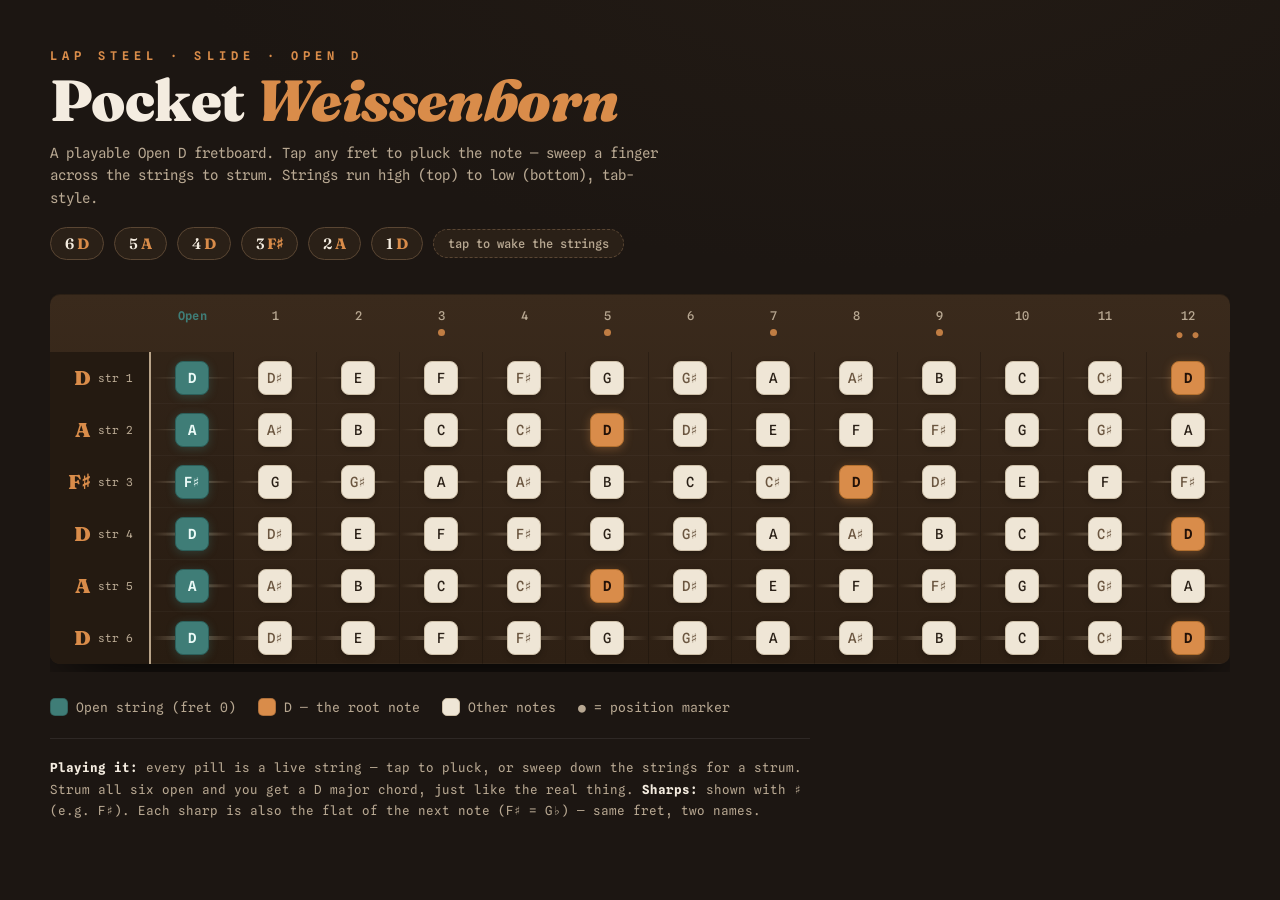
==== index.html @ 0c1d5b0d "Pocket Weissenborn v1: playable Open D fretboard PWA Tap-to-pluck / drag-to-strum fretboard with Kar" ====
<!DOCTYPE html>
<html lang="en">
<head>
<meta charset="UTF-8">
<meta name="viewport" content="width=device-width, initial-scale=1.0, maximum-scale=1.0, user-scalable=no, viewport-fit=cover">
<title>Pocket Weissenborn — Open D</title>
<link rel="manifest" href="manifest.webmanifest">
<meta name="theme-color" content="#1c1612">
<meta name="mobile-web-app-capable" content="yes">
<meta name="apple-mobile-web-app-capable" content="yes">
<meta name="apple-mobile-web-app-status-bar-style" content="black-translucent">
<meta name="apple-mobile-web-app-title" content="Weissenborn">
<link rel="apple-touch-icon" href="icons/icon-180.png">
<link rel="stylesheet" href="css/style.css">
</head>
<body>
<div class="wrap">
  <header>
    <div>
      <div class="eyebrow">Lap Steel · Slide · Open D</div>
      <h1>Pocket <em>Weissenborn</em></h1>
      <p class="sub">A playable Open D fretboard. Tap any fret to pluck the note — sweep a finger across the strings to strum. Strings run high (top) to low (bottom), tab-style.</p>
    </div>
    <div class="tuning">
      <span class="chip">6 <b>D</b></span>
      <span class="chip">5 <b>A</b></span>
      <span class="chip">4 <b>D</b></span>
      <span class="chip">3 <b>F♯</b></span>
      <span class="chip">2 <b>A</b></span>
      <span class="chip">1 <b>D</b></span>
      <span class="chip audiostate" id="audiostate">tap to wake the strings</span>
    </div>
  </header>

  <div class="boardscroll">
    <div class="board" id="board"></div>
  </div>

  <p class="rotate-hint">Tip: turn your phone sideways — the whole neck fits in landscape.</p>

  <div class="legend">
    <div class="key"><span class="swatch sw-open"></span> Open string (fret 0)</div>
    <div class="key"><span class="swatch sw-root"></span> D — the root note</div>
    <div class="key"><span class="swatch sw-note"></span> Other notes</div>
    <div class="key">● = position marker</div>
  </div>

  <p class="note-foot">
    <b>Playing it:</b> every pill is a live string — tap to pluck, or sweep down the strings for a strum. Strum all six open and you get a D major chord, just like the real thing.
    <b>Sharps:</b> shown with ♯ (e.g. F♯). Each sharp is also the flat of the next note (F♯ = G♭) — same fret, two names.
  </p>
</div>
<script type="module" src="js/app.js"></script>
</body>
</html>
---- css/style.css ----
@import url('https://fonts.googleapis.com/css2?family=Fraunces:opsz,wght@9..144,400;9..144,600;9..144,900&family=Spline+Sans+Mono:wght@400;500;600&display=swap');

:root{
  --bg:#1c1612;
  --board:#3a2a1c;
  --board2:#2e2014;
  --wire:#b9a489;
  --ink:#f4ece0;
  --muted:#b8a892;
  --accent:#d98c4a;        /* clay / rust */
  --accent2:#3f7d77;       /* peacock teal */
  --root:#d98c4a;          /* D = root notes highlighted */
  --cell:#efe6d6;
  --cellborder:#cdbfa8;
}

*{box-sizing:border-box;margin:0;padding:0;}

body{
  background:
    radial-gradient(1200px 600px at 70% -10%, #2a201780 0%, transparent 60%),
    var(--bg);
  color:var(--ink);
  font-family:'Spline Sans Mono', monospace;
  padding:48px 28px 64px;
  min-height:100vh;
  touch-action:manipulation;
}

.wrap{max-width:1180px;margin:0 auto;}

header{margin-bottom:34px;}
.eyebrow{
  font-size:12px;letter-spacing:.42em;text-transform:uppercase;
  color:var(--accent);font-weight:600;margin-bottom:10px;
}
h1{
  font-family:'Fraunces', serif;font-weight:900;
  font-size:clamp(34px,6vw,58px);line-height:.95;letter-spacing:-.01em;
}
h1 em{font-style:italic;color:var(--accent);}
.sub{
  margin-top:14px;color:var(--muted);max-width:620px;
  font-size:14px;line-height:1.6;
}
.tuning{
  margin-top:18px;display:flex;gap:10px;flex-wrap:wrap;align-items:center;
}
.chip{
  font-family:'Fraunces',serif;font-weight:600;
  border:1px solid #5a4633;border-radius:999px;
  padding:6px 14px;font-size:15px;color:var(--ink);
  background:#2a2017;
}
.chip b{color:var(--accent);}
.chip.audiostate{
  color:var(--muted);border-style:dashed;
  font-family:'Spline Sans Mono',monospace;font-weight:500;font-size:12px;
}
.chip.audiostate.live{color:var(--accent2);border-style:solid;border-color:var(--accent2);}

/* fretboard */
.boardscroll{overflow-x:auto;padding-bottom:8px;margin-top:34px;}
.board{
  display:grid;
  grid-template-columns:max-content repeat(var(--frets,13),minmax(34px,1fr));
  width:100%;min-width:880px;
  background:linear-gradient(180deg,var(--board),var(--board2));
  border-radius:10px;
  box-shadow:0 24px 60px -20px #000, inset 0 1px 0 #00000040;
  overflow:hidden;
  touch-action:none;
  user-select:none;-webkit-user-select:none;-webkit-touch-callout:none;
  cursor:pointer;
}

/* header row: fret numbers */
.fretnum{
  color:var(--muted);font-size:12px;font-weight:500;
  padding:14px 0 12px;letter-spacing:.04em;text-align:center;
}
.fretnum.open{color:var(--accent2);font-weight:600;}
.fretnum .dot{
  display:block;width:7px;height:7px;border-radius:50%;
  background:var(--accent);margin:6px auto 0;opacity:.85;
}
.fretnum .dot.dbl{
  width:auto;height:auto;background:none;color:var(--accent);
  font-size:10px;letter-spacing:2px;margin-top:5px;
}

/* string label column */
.strlabel{
  display:flex;align-items:center;justify-content:flex-end;gap:7px;
  padding:0 16px 0 18px;white-space:nowrap;
  background:#241a11;border-right:2px solid var(--wire);
}
.strlabel .num{color:var(--muted);font-size:11px;}
.strlabel .open{
  font-family:'Fraunces',serif;font-size:20px;font-weight:900;
  color:var(--accent);line-height:1;
}

/* note cells */
.cell{
  position:relative;height:52px;
  display:flex;align-items:center;justify-content:center;
  border-right:1px solid #00000035;
  border-bottom:1px solid #ffffff08;
}
/* the string line drawn through each cell */
.cell::before{
  content:"";position:absolute;left:0;right:0;top:50%;
  height:var(--gauge,2px);transform:translateY(-50%);
  background:linear-gradient(90deg,#0000,var(--wire),#0000);
  opacity:.55;
}
.cell.open-col{background:#00000022;}

.pill{
  position:relative;z-index:2;display:inline-flex;
  align-items:center;justify-content:center;
  min-width:34px;height:34px;padding:0 8px;border-radius:8px;
  font-size:14px;font-weight:500;
  background:var(--cell);color:#2a2017;
  border:1px solid var(--cellborder);
  box-shadow:0 2px 6px #00000040;
  transition:transform .12s ease;
}
.pill.sharp{color:#6b5640;}
.pill.root{
  background:var(--root);color:#241208;font-weight:600;
  border-color:#b3702f;box-shadow:0 2px 10px #d98c4a55;
}
.pill.openpill{
  background:var(--accent2);color:#eafaf7;border-color:#2c5f5a;
  font-weight:600;box-shadow:0 2px 10px #3f7d7755;
}
.pill.ring{animation:ring .38s cubic-bezier(.22,1,.36,1);}
@keyframes ring{
  0%{transform:scale(1.3);box-shadow:0 0 24px #ffd9a0cc,0 2px 6px #00000040;}
  100%{transform:scale(1);}
}
@media (hover:hover){
  .cell:hover .pill{transform:translateY(-1px);}
}

/* rotate hint (portrait phones only) */
.rotate-hint{display:none;}

/* legend */
.legend{
  margin-top:26px;display:flex;gap:22px;flex-wrap:wrap;
  font-size:13px;color:var(--muted);align-items:center;
}
.legend .key{display:flex;gap:8px;align-items:center;}
.swatch{width:18px;height:18px;border-radius:5px;border:1px solid #0003;}
.sw-root{background:var(--root);}
.sw-open{background:var(--accent2);}
.sw-note{background:var(--cell);border-color:var(--cellborder);}

.note-foot{
  margin-top:22px;font-size:12.5px;color:var(--muted);line-height:1.7;
  border-top:1px solid #ffffff14;padding-top:18px;max-width:760px;
}
.note-foot b{color:var(--ink);}

/* compact landscape (phone on its side) — the playing layout */
@media (max-height:560px){
  body{padding:10px 14px calc(12px + env(safe-area-inset-bottom));}
  header{display:flex;align-items:center;gap:16px;flex-wrap:wrap;margin-bottom:8px;}
  .eyebrow,.sub,.legend,.note-foot,.rotate-hint{display:none;}
  h1{font-size:24px;line-height:1;}
  .tuning{margin-top:0;}
  .tuning .chip:not(.audiostate){display:none;}
  .boardscroll{margin-top:4px;padding-bottom:0;}
  .board{min-width:0;}
  .cell{height:clamp(38px,calc((100dvh - 120px)/6),52px);}
  .pill{min-width:28px;height:28px;font-size:12px;padding:0 5px;}
  .fretnum{padding:8px 0 6px;font-size:10px;}
  .fretnum .dot{width:5px;height:5px;margin-top:4px;}
  .strlabel{padding:0 8px 0 10px;}
  .strlabel .open{font-size:15px;}
  .strlabel .num{display:none;}
}

/* portrait phones: board scrolls sideways, nudge toward landscape */
@media (orientation:portrait) and (max-width:760px){
  body{padding:24px 16px 40px;}
  .rotate-hint{
    display:block;margin-top:12px;padding:10px 14px;
    border:1px dashed #5a4633;border-radius:10px;
    color:var(--muted);font-size:12.5px;line-height:1.5;
  }
  .board{touch-action:pan-x;} /* horizontal drag scrolls the neck; taps still pluck */
}
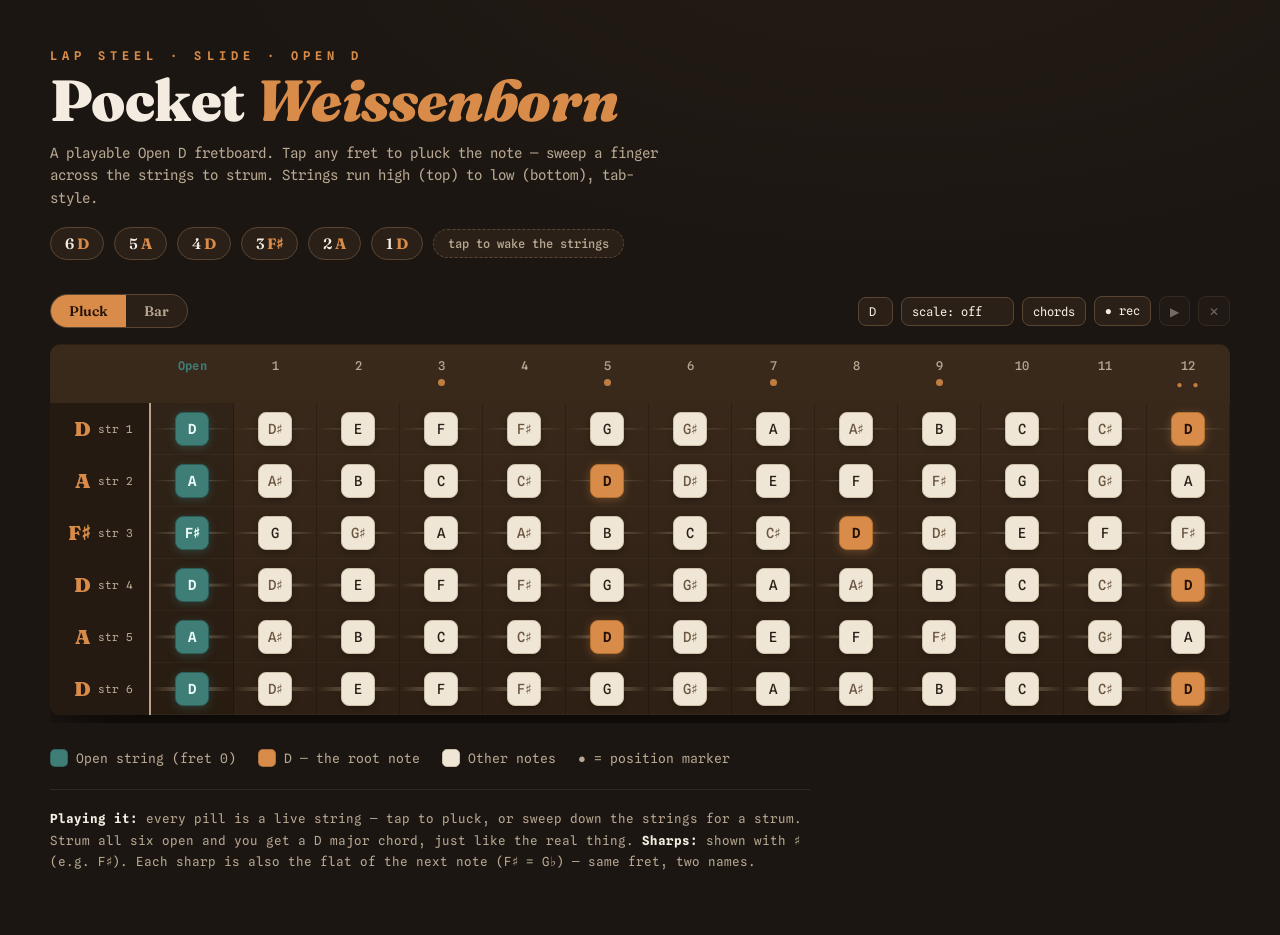
==== commit 4d78aed9: "Add bar+strum mode, scale highlighting, chord labels, and looper Bar mode: tap a fret to place a vir" ====
--- a/index.html
+++ b/index.html
@@ -32,6 +32,24 @@
     </div>
   </header>
 
+  <div class="toolbar">
+    <div class="seg">
+      <button class="segbtn active" data-mode="pluck">Pluck</button>
+      <button class="segbtn" data-mode="bar">Bar</button>
+    </div>
+    <span class="hint" id="barhint" hidden></span>
+    <div class="tools">
+      <select id="scaleroot" class="ctl" title="Scale root"></select>
+      <select id="scaletype" class="ctl" title="Scale"></select>
+      <button id="chordsbtn" class="ctl togglebtn" title="Name the bar chord at every fret">chords</button>
+      <span class="loop">
+        <button id="recbtn" class="ctl togglebtn" title="Record a loop">● rec</button>
+        <button id="playbtn" class="ctl togglebtn" title="Play / stop the loop" disabled>▶</button>
+        <button id="clearbtn" class="ctl" title="Clear the loop" disabled>✕</button>
+      </span>
+    </div>
+  </div>
+
   <div class="boardscroll">
     <div class="board" id="board"></div>
   </div>
--- a/css/style.css
+++ b/css/style.css
@@ -59,8 +59,28 @@
 }
 .chip.audiostate.live{color:var(--accent2);border-style:solid;border-color:var(--accent2);}
 
+/* toolbar */
+.toolbar{margin-top:26px;display:flex;align-items:center;gap:14px;flex-wrap:wrap;}
+.seg{display:inline-flex;border:1px solid #5a4633;border-radius:999px;overflow:hidden;background:#2a2017;}
+.segbtn{
+  appearance:none;border:0;background:none;color:var(--muted);
+  font-family:'Fraunces',serif;font-weight:600;font-size:14px;
+  padding:7px 18px;cursor:pointer;
+}
+.segbtn.active{background:var(--accent);color:#241208;}
+.hint{font-size:12px;color:var(--muted);}
+.tools{display:flex;gap:8px;align-items:center;margin-left:auto;flex-wrap:wrap;}
+.loop{display:inline-flex;gap:8px;}
+.ctl{
+  appearance:none;background:#2a2017;border:1px solid #5a4633;border-radius:8px;
+  color:var(--ink);font-family:'Spline Sans Mono',monospace;font-size:12px;
+  padding:6px 10px;cursor:pointer;
+}
+.ctl:disabled{opacity:.4;cursor:default;}
+.togglebtn.on{background:var(--accent2);border-color:#2c5f5a;color:#eafaf7;}
+
 /* fretboard */
-.boardscroll{overflow-x:auto;padding-bottom:8px;margin-top:34px;}
+.boardscroll{overflow-x:auto;padding-bottom:8px;margin-top:16px;}
 .board{
   display:grid;
   grid-template-columns:max-content repeat(var(--frets,13),minmax(34px,1fr));
@@ -88,6 +108,11 @@
   width:auto;height:auto;background:none;color:var(--accent);
   font-size:10px;letter-spacing:2px;margin-top:5px;
 }
+.chordname{
+  display:none;font-family:'Fraunces',serif;font-weight:600;
+  font-size:12px;color:var(--accent);margin-top:3px;
+}
+.board.show-chords .chordname{display:block;}
 
 /* string label column */
 .strlabel{
@@ -136,6 +161,20 @@
   background:var(--accent2);color:#eafaf7;border-color:#2c5f5a;
   font-weight:600;box-shadow:0 2px 10px #3f7d7755;
 }
+/* scale highlighting */
+.cell.out .pill{opacity:.22;box-shadow:none;}
+.cell.scaleroot .pill{outline:2px solid var(--accent);outline-offset:1px;}
+
+/* the steel bar (bar mode) */
+.bar{
+  grid-row:2 / span 6;
+  justify-self:center;
+  width:13px;margin:6px 0;border-radius:7px;
+  background:linear-gradient(90deg,#7d848b,#eef2f6 45%,#aab2ba 75%,#666d74);
+  box-shadow:0 3px 12px #000c, inset 0 1px 0 #ffffffaa;
+  opacity:.93;z-index:3;pointer-events:none;
+}
+
 .pill.ring{animation:ring .38s cubic-bezier(.22,1,.36,1);}
 @keyframes ring{
   0%{transform:scale(1.3);box-shadow:0 0 24px #ffd9a0cc,0 2px 6px #00000040;}
@@ -173,9 +212,14 @@
   h1{font-size:24px;line-height:1;}
   .tuning{margin-top:0;}
   .tuning .chip:not(.audiostate){display:none;}
+  .toolbar{margin-top:0;gap:8px;}
+  .segbtn{padding:5px 12px;font-size:12px;}
+  .ctl{padding:4px 8px;font-size:11px;}
+  .hint{display:none;}
+  .chordname{font-size:10px;margin-top:1px;}
   .boardscroll{margin-top:4px;padding-bottom:0;}
   .board{min-width:0;}
-  .cell{height:clamp(38px,calc((100dvh - 120px)/6),52px);}
+  .cell{height:clamp(36px,calc((100dvh - 150px)/6),52px);}
   .pill{min-width:28px;height:28px;font-size:12px;padding:0 5px;}
   .fretnum{padding:8px 0 6px;font-size:10px;}
   .fretnum .dot{width:5px;height:5px;margin-top:4px;}
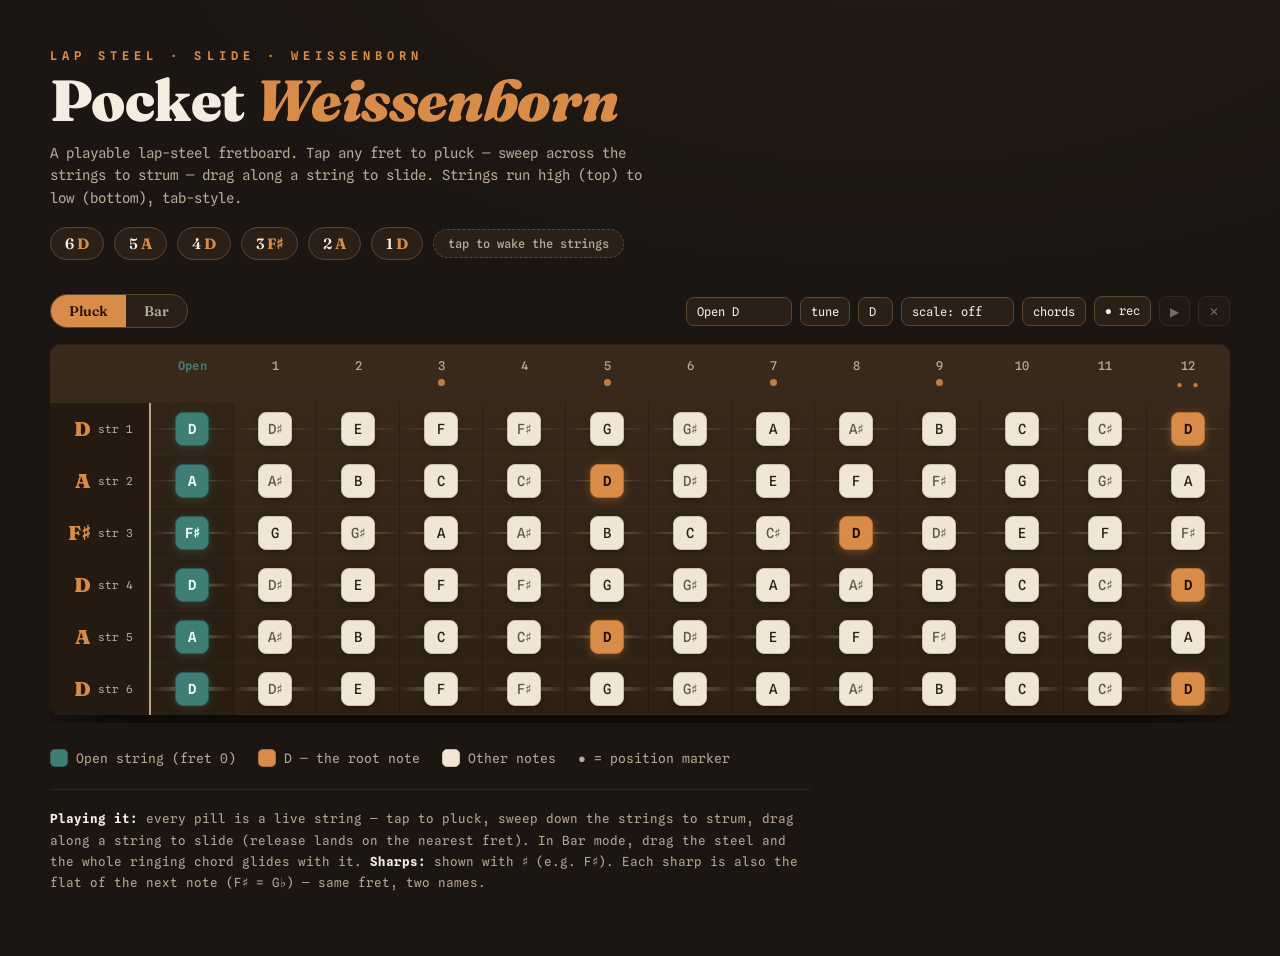
==== commit 9d86281d: "v2: slide/glide, sliding steel bar, tunings, forced landscape - Engine plucks return bendable voice " ====
--- a/index.html
+++ b/index.html
@@ -17,17 +17,12 @@
 <div class="wrap">
   <header>
     <div>
-      <div class="eyebrow">Lap Steel · Slide · Open D</div>
+      <div class="eyebrow">Lap Steel · Slide · Weissenborn</div>
       <h1>Pocket <em>Weissenborn</em></h1>
-      <p class="sub">A playable Open D fretboard. Tap any fret to pluck the note — sweep a finger across the strings to strum. Strings run high (top) to low (bottom), tab-style.</p>
+      <p class="sub">A playable lap-steel fretboard. Tap any fret to pluck — sweep across the strings to strum — drag along a string to slide. Strings run high (top) to low (bottom), tab-style.</p>
     </div>
     <div class="tuning">
-      <span class="chip">6 <b>D</b></span>
-      <span class="chip">5 <b>A</b></span>
-      <span class="chip">4 <b>D</b></span>
-      <span class="chip">3 <b>F♯</b></span>
-      <span class="chip">2 <b>A</b></span>
-      <span class="chip">1 <b>D</b></span>
+      <span id="tuningchips"></span>
       <span class="chip audiostate" id="audiostate">tap to wake the strings</span>
     </div>
   </header>
@@ -39,6 +34,8 @@
     </div>
     <span class="hint" id="barhint" hidden></span>
     <div class="tools">
+      <select id="tuningsel" class="ctl" title="Tuning preset"></select>
+      <button id="tunebtn" class="ctl togglebtn" title="Tune strings individually">tune</button>
       <select id="scaleroot" class="ctl" title="Scale root"></select>
       <select id="scaletype" class="ctl" title="Scale"></select>
       <button id="chordsbtn" class="ctl togglebtn" title="Name the bar chord at every fret">chords</button>
@@ -50,21 +47,21 @@
     </div>
   </div>
 
+  <div class="tunepanel" id="tunepanel" hidden></div>
+
   <div class="boardscroll">
     <div class="board" id="board"></div>
   </div>
 
-  <p class="rotate-hint">Tip: turn your phone sideways — the whole neck fits in landscape.</p>
-
   <div class="legend">
     <div class="key"><span class="swatch sw-open"></span> Open string (fret 0)</div>
-    <div class="key"><span class="swatch sw-root"></span> D — the root note</div>
+    <div class="key"><span class="swatch sw-root"></span> <span id="legendroot">D — the root note</span></div>
     <div class="key"><span class="swatch sw-note"></span> Other notes</div>
     <div class="key">● = position marker</div>
   </div>
 
   <p class="note-foot">
-    <b>Playing it:</b> every pill is a live string — tap to pluck, or sweep down the strings for a strum. Strum all six open and you get a D major chord, just like the real thing.
+    <b>Playing it:</b> every pill is a live string — tap to pluck, sweep down the strings to strum, drag along a string to slide (release lands on the nearest fret). In Bar mode, drag the steel and the whole ringing chord glides with it.
     <b>Sharps:</b> shown with ♯ (e.g. F♯). Each sharp is also the flat of the next note (F♯ = G♭) — same fret, two names.
   </p>
 </div>
--- a/css/style.css
+++ b/css/style.css
@@ -17,6 +17,7 @@
 *{box-sizing:border-box;margin:0;padding:0;}
 
 body{
+  --appH:100dvh; /* the "vertical" span of the app — swapped in rotated portrait */
   background:
     radial-gradient(1200px 600px at 70% -10%, #2a201780 0%, transparent 60%),
     var(--bg);
@@ -46,6 +47,7 @@
 .tuning{
   margin-top:18px;display:flex;gap:10px;flex-wrap:wrap;align-items:center;
 }
+#tuningchips{display:contents;}
 .chip{
   font-family:'Fraunces',serif;font-weight:600;
   border:1px solid #5a4633;border-radius:999px;
@@ -79,9 +81,17 @@
 .ctl:disabled{opacity:.4;cursor:default;}
 .togglebtn.on{background:var(--accent2);border-color:#2c5f5a;color:#eafaf7;}
 
+/* per-string tuning panel */
+.tunepanel{margin-top:10px;display:flex;gap:16px;flex-wrap:wrap;align-items:center;}
+.tunepanel[hidden]{display:none;}
+.tstr{display:inline-flex;align-items:center;gap:6px;color:var(--muted);font-size:12px;}
+.tstr b{color:var(--ink);font-size:13px;min-width:34px;text-align:center;}
+.tstr .ctl{padding:2px 9px;}
+
 /* fretboard */
 .boardscroll{overflow-x:auto;padding-bottom:8px;margin-top:16px;}
 .board{
+  position:relative;
   display:grid;
   grid-template-columns:max-content repeat(var(--frets,13),minmax(34px,1fr));
   width:100%;min-width:880px;
@@ -164,16 +174,21 @@
 /* scale highlighting */
 .cell.out .pill{opacity:.22;box-shadow:none;}
 .cell.scaleroot .pill{outline:2px solid var(--accent);outline-offset:1px;}
-
-/* the steel bar (bar mode) */
+/* where a sliding finger currently sits */
+.cell.slide-target .pill{box-shadow:0 0 16px #ffd9a0aa;}
+
+/* the steel bar (bar mode) — absolutely positioned so it overlays its
+   grid column without displacing the cells' auto-placement */
 .bar{
-  grid-row:2 / span 6;
-  justify-self:center;
-  width:13px;margin:6px 0;border-radius:7px;
+  position:absolute;
+  grid-row:2 / 8;
+  top:6px;bottom:6px;left:50%;transform:translateX(-50%);
+  width:13px;border-radius:7px;
   background:linear-gradient(90deg,#7d848b,#eef2f6 45%,#aab2ba 75%,#666d74);
   box-shadow:0 3px 12px #000c, inset 0 1px 0 #ffffffaa;
   opacity:.93;z-index:3;pointer-events:none;
 }
+.board:not(.barmode) .bar{display:none;}
 
 .pill.ring{animation:ring .38s cubic-bezier(.22,1,.36,1);}
 @keyframes ring{
@@ -204,37 +219,44 @@
 }
 .note-foot b{color:var(--ink);}
 
-/* compact landscape (phone on its side) — the playing layout */
-@media (max-height:560px){
-  body{padding:10px 14px calc(12px + env(safe-area-inset-bottom));}
-  header{display:flex;align-items:center;gap:16px;flex-wrap:wrap;margin-bottom:8px;}
-  .eyebrow,.sub,.legend,.note-foot,.rotate-hint{display:none;}
-  h1{font-size:24px;line-height:1;}
-  .tuning{margin-top:0;}
-  .tuning .chip:not(.audiostate){display:none;}
-  .toolbar{margin-top:0;gap:8px;}
-  .segbtn{padding:5px 12px;font-size:12px;}
-  .ctl{padding:4px 8px;font-size:11px;}
-  .hint{display:none;}
-  .chordname{font-size:10px;margin-top:1px;}
-  .boardscroll{margin-top:4px;padding-bottom:0;}
-  .board{min-width:0;}
-  .cell{height:clamp(36px,calc((100dvh - 150px)/6),52px);}
-  .pill{min-width:28px;height:28px;font-size:12px;padding:0 5px;}
-  .fretnum{padding:8px 0 6px;font-size:10px;}
-  .fretnum .dot{width:5px;height:5px;margin-top:4px;}
-  .strlabel{padding:0 8px 0 10px;}
-  .strlabel .open{font-size:15px;}
-  .strlabel .num{display:none;}
-}
-
-/* portrait phones: board scrolls sideways, nudge toward landscape */
+/* compact play layout — applied by JS (body.compact) in real landscape
+   (max-height 560px) AND in rotated portrait, which media queries can't see */
+body.compact{padding:10px 14px calc(12px + env(safe-area-inset-bottom));}
+body.compact header{display:flex;align-items:center;gap:16px;flex-wrap:wrap;margin-bottom:8px;}
+body.compact .eyebrow,
+body.compact .sub,
+body.compact .legend,
+body.compact .note-foot{display:none;}
+body.compact h1{font-size:24px;line-height:1;}
+body.compact .tuning{margin-top:0;}
+body.compact .tuning .chip:not(.audiostate){display:none;}
+body.compact .toolbar{margin-top:0;gap:8px;}
+body.compact .segbtn{padding:5px 12px;font-size:12px;}
+body.compact .ctl{padding:4px 8px;font-size:11px;}
+body.compact .hint{display:none;}
+body.compact .tunepanel{margin-top:6px;gap:10px;}
+body.compact .chordname{font-size:10px;margin-top:1px;}
+body.compact .boardscroll{margin-top:4px;padding-bottom:0;}
+body.compact .board{min-width:0;}
+body.compact .cell{height:clamp(36px,calc((var(--appH) - 150px)/6),52px);}
+body.compact .pill{min-width:28px;height:28px;font-size:12px;padding:0 5px;}
+body.compact .fretnum{padding:8px 0 6px;font-size:10px;}
+body.compact .fretnum .dot{width:5px;height:5px;margin-top:4px;}
+body.compact .strlabel{padding:0 8px 0 10px;}
+body.compact .strlabel .open{font-size:15px;}
+body.compact .strlabel .num{display:none;}
+
+/* portrait phones: render the whole app rotated 90° so it's always playable
+   sideways, even with the phone's rotation lock on */
 @media (orientation:portrait) and (max-width:760px){
-  body{padding:24px 16px 40px;}
-  .rotate-hint{
-    display:block;margin-top:12px;padding:10px 14px;
-    border:1px dashed #5a4633;border-radius:10px;
-    color:var(--muted);font-size:12.5px;line-height:1.5;
+  body{--appH:100dvw;padding:0;overflow:hidden;}
+  .wrap{
+    position:fixed;top:0;left:0;
+    width:100dvh;height:100dvw;
+    transform:rotate(90deg) translateY(-100dvw);
+    transform-origin:top left;
+    max-width:none;
+    padding:10px 14px;
+    overflow:hidden;
   }
-  .board{touch-action:pan-x;} /* horizontal drag scrolls the neck; taps still pluck */
-}
+}
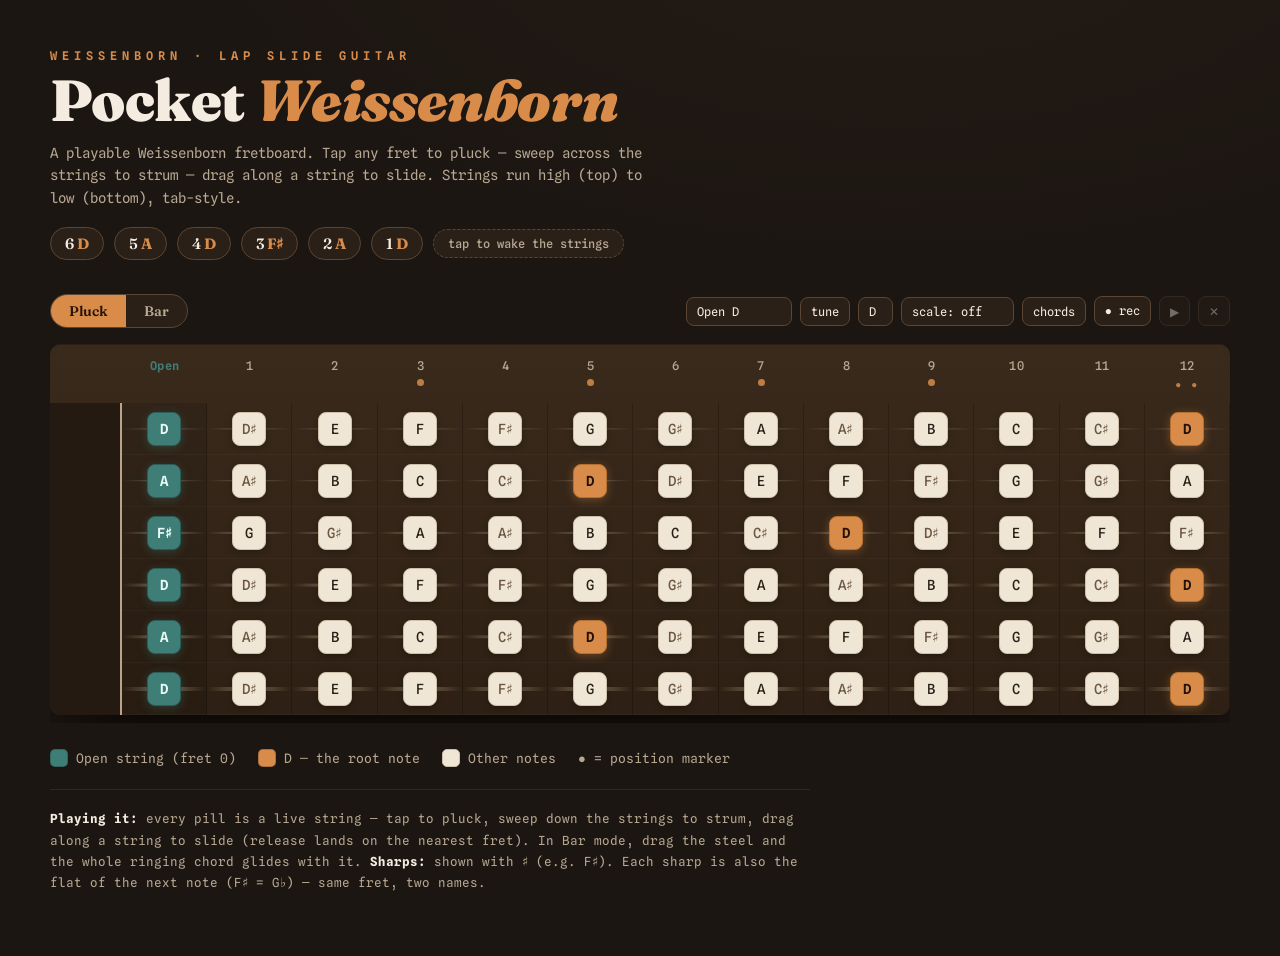
==== commit 7017b169: "Rewrite README for the current feature set; say "lap slide guitar" README now covers install, bar mo" ====
--- a/index.html
+++ b/index.html
@@ -17,9 +17,9 @@
 <div class="wrap">
   <header>
     <div>
-      <div class="eyebrow">Lap Steel · Slide · Weissenborn</div>
+      <div class="eyebrow">Weissenborn · Lap Slide Guitar</div>
       <h1>Pocket <em>Weissenborn</em></h1>
-      <p class="sub">A playable lap-steel fretboard. Tap any fret to pluck — sweep across the strings to strum — drag along a string to slide. Strings run high (top) to low (bottom), tab-style.</p>
+      <p class="sub">A playable Weissenborn fretboard. Tap any fret to pluck — sweep across the strings to strum — drag along a string to slide. Strings run high (top) to low (bottom), tab-style.</p>
     </div>
     <div class="tuning">
       <span id="tuningchips"></span>
--- a/css/style.css
+++ b/css/style.css
@@ -93,7 +93,7 @@
 .board{
   position:relative;
   display:grid;
-  grid-template-columns:max-content repeat(var(--frets,13),minmax(34px,1fr));
+  grid-template-columns:var(--gutter,72px) repeat(var(--frets,13),minmax(34px,1fr));
   width:100%;min-width:880px;
   background:linear-gradient(180deg,var(--board),var(--board2));
   border-radius:10px;
@@ -124,18 +124,6 @@
 }
 .board.show-chords .chordname{display:block;}
 
-/* string label column */
-.strlabel{
-  display:flex;align-items:center;justify-content:flex-end;gap:7px;
-  padding:0 16px 0 18px;white-space:nowrap;
-  background:#241a11;border-right:2px solid var(--wire);
-}
-.strlabel .num{color:var(--muted);font-size:11px;}
-.strlabel .open{
-  font-family:'Fraunces',serif;font-size:20px;font-weight:900;
-  color:var(--accent);line-height:1;
-}
-
 /* note cells */
 .cell{
   position:relative;height:52px;
@@ -151,6 +139,9 @@
   opacity:.55;
 }
 .cell.open-col{background:#00000022;}
+
+/* blank left gutter — same footprint the string labels used to have */
+.gutter{background:#241a11;border-right:2px solid var(--wire);}
 
 .pill{
   position:relative;z-index:2;display:inline-flex;
@@ -222,6 +213,7 @@
 /* compact play layout — applied by JS (body.compact) in real landscape
    (max-height 560px) AND in rotated portrait, which media queries can't see */
 body.compact{padding:10px 14px calc(12px + env(safe-area-inset-bottom));}
+body.compact .board{--gutter:46px;} /* sized to sit under the camera island */
 body.compact header{display:flex;align-items:center;gap:16px;flex-wrap:wrap;margin-bottom:8px;}
 body.compact .eyebrow,
 body.compact .sub,
@@ -242,9 +234,6 @@
 body.compact .pill{min-width:28px;height:28px;font-size:12px;padding:0 5px;}
 body.compact .fretnum{padding:8px 0 6px;font-size:10px;}
 body.compact .fretnum .dot{width:5px;height:5px;margin-top:4px;}
-body.compact .strlabel{padding:0 8px 0 10px;}
-body.compact .strlabel .open{font-size:15px;}
-body.compact .strlabel .num{display:none;}
 
 /* portrait phones: render the whole app rotated 90° so it's always playable
    sideways, even with the phone's rotation lock on */
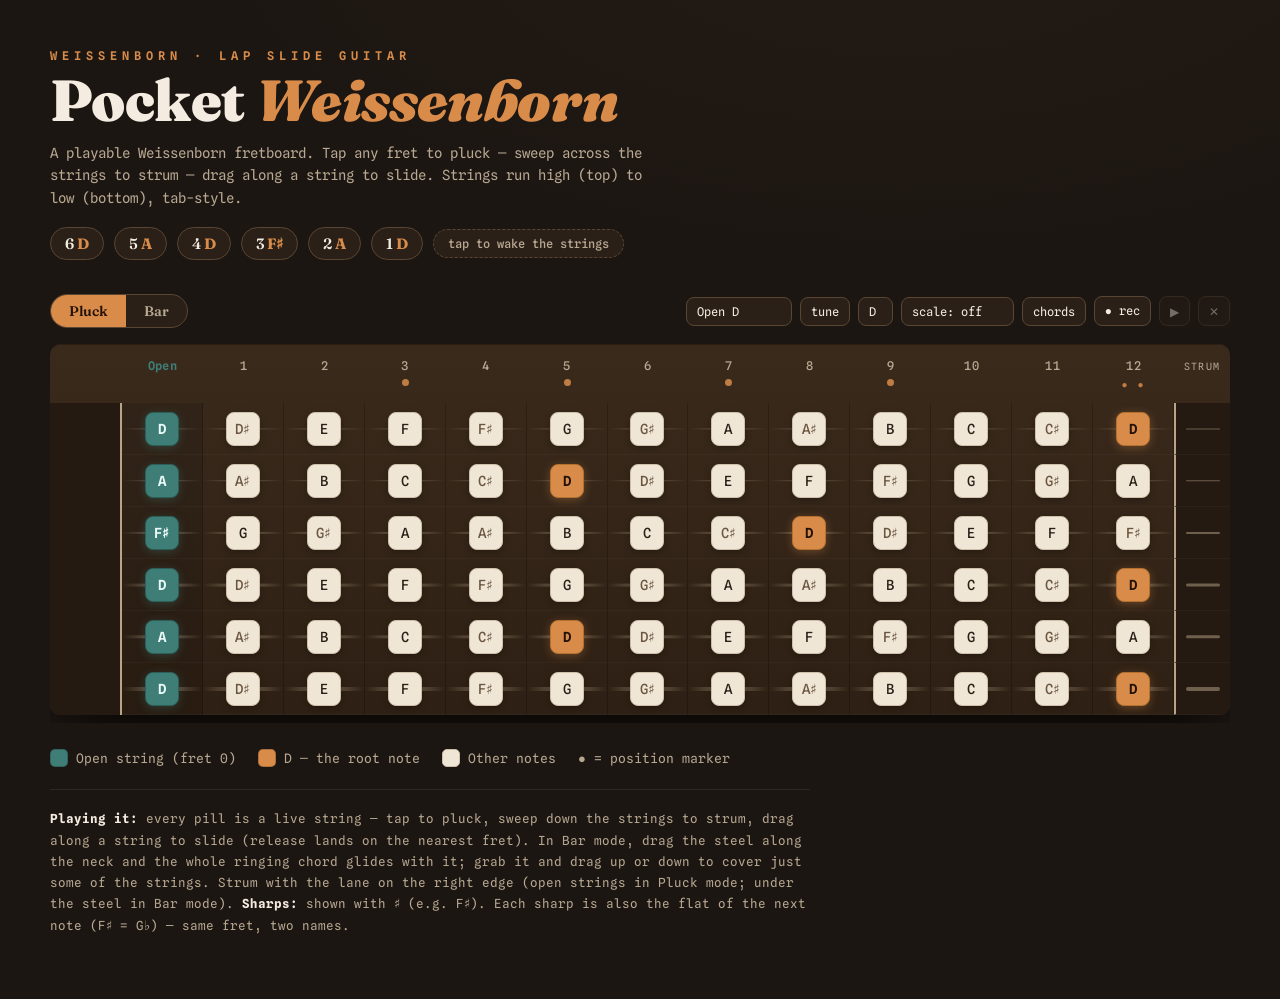
==== commit db4a60f0: "Add strum lane and a bar that covers only some strings - Right-edge strum lane (one pad per string) " ====
--- a/index.html
+++ b/index.html
@@ -61,7 +61,7 @@
   </div>
 
   <p class="note-foot">
-    <b>Playing it:</b> every pill is a live string — tap to pluck, sweep down the strings to strum, drag along a string to slide (release lands on the nearest fret). In Bar mode, drag the steel and the whole ringing chord glides with it.
+    <b>Playing it:</b> every pill is a live string — tap to pluck, sweep down the strings to strum, drag along a string to slide (release lands on the nearest fret). In Bar mode, drag the steel along the neck and the whole ringing chord glides with it; grab it and drag up or down to cover just some of the strings. Strum with the lane on the right edge (open strings in Pluck mode; under the steel in Bar mode).
     <b>Sharps:</b> shown with ♯ (e.g. F♯). Each sharp is also the flat of the next note (F♯ = G♭) — same fret, two names.
   </p>
 </div>
--- a/css/style.css
+++ b/css/style.css
@@ -93,7 +93,7 @@
 .board{
   position:relative;
   display:grid;
-  grid-template-columns:var(--gutter,72px) repeat(var(--frets,13),minmax(34px,1fr));
+  grid-template-columns:var(--gutter,72px) repeat(var(--frets,13),minmax(34px,1fr)) var(--lane,56px);
   width:100%;min-width:880px;
   background:linear-gradient(180deg,var(--board),var(--board2));
   border-radius:10px;
@@ -142,6 +142,26 @@
 
 /* blank left gutter — same footprint the string labels used to have */
 .gutter{background:#241a11;border-right:2px solid var(--wire);}
+
+/* strum lane: one pad per string down the right edge (the right thumb's home) */
+.lanehead{
+  color:var(--muted);font-size:10px;letter-spacing:.12em;text-transform:uppercase;
+  text-align:center;padding:16px 0 12px;
+}
+.lane{
+  position:relative;background:#241a11;border-left:2px solid var(--wire);
+  border-bottom:1px solid #ffffff08;transition:background .14s ease;
+}
+.lane::before{
+  content:"";position:absolute;left:10px;right:10px;top:50%;
+  height:var(--gauge,2px);transform:translateY(-50%);
+  background:var(--wire);opacity:.5;border-radius:2px;
+}
+.lane.hit{background:#4a3624;}
+.lane.hit::before{opacity:1;}
+/* pads under the steel pick up a cool tint, so you can see what is barred */
+.board.barmode .lane.barred{background:#1f3532;}
+.board.barmode .lane.barred.hit{background:#2d5550;}
 
 .pill{
   position:relative;z-index:2;display:inline-flex;
@@ -213,7 +233,8 @@
 /* compact play layout — applied by JS (body.compact) in real landscape
    (max-height 560px) AND in rotated portrait, which media queries can't see */
 body.compact{padding:10px 14px calc(12px + env(safe-area-inset-bottom));}
-body.compact .board{--gutter:46px;} /* sized to sit under the camera island */
+body.compact .board{--gutter:46px;--lane:52px;} /* gutter sized to sit under the camera island */
+body.compact .lanehead{padding:8px 0 6px;font-size:9px;}
 body.compact header{display:flex;align-items:center;gap:16px;flex-wrap:wrap;margin-bottom:8px;}
 body.compact .eyebrow,
 body.compact .sub,
